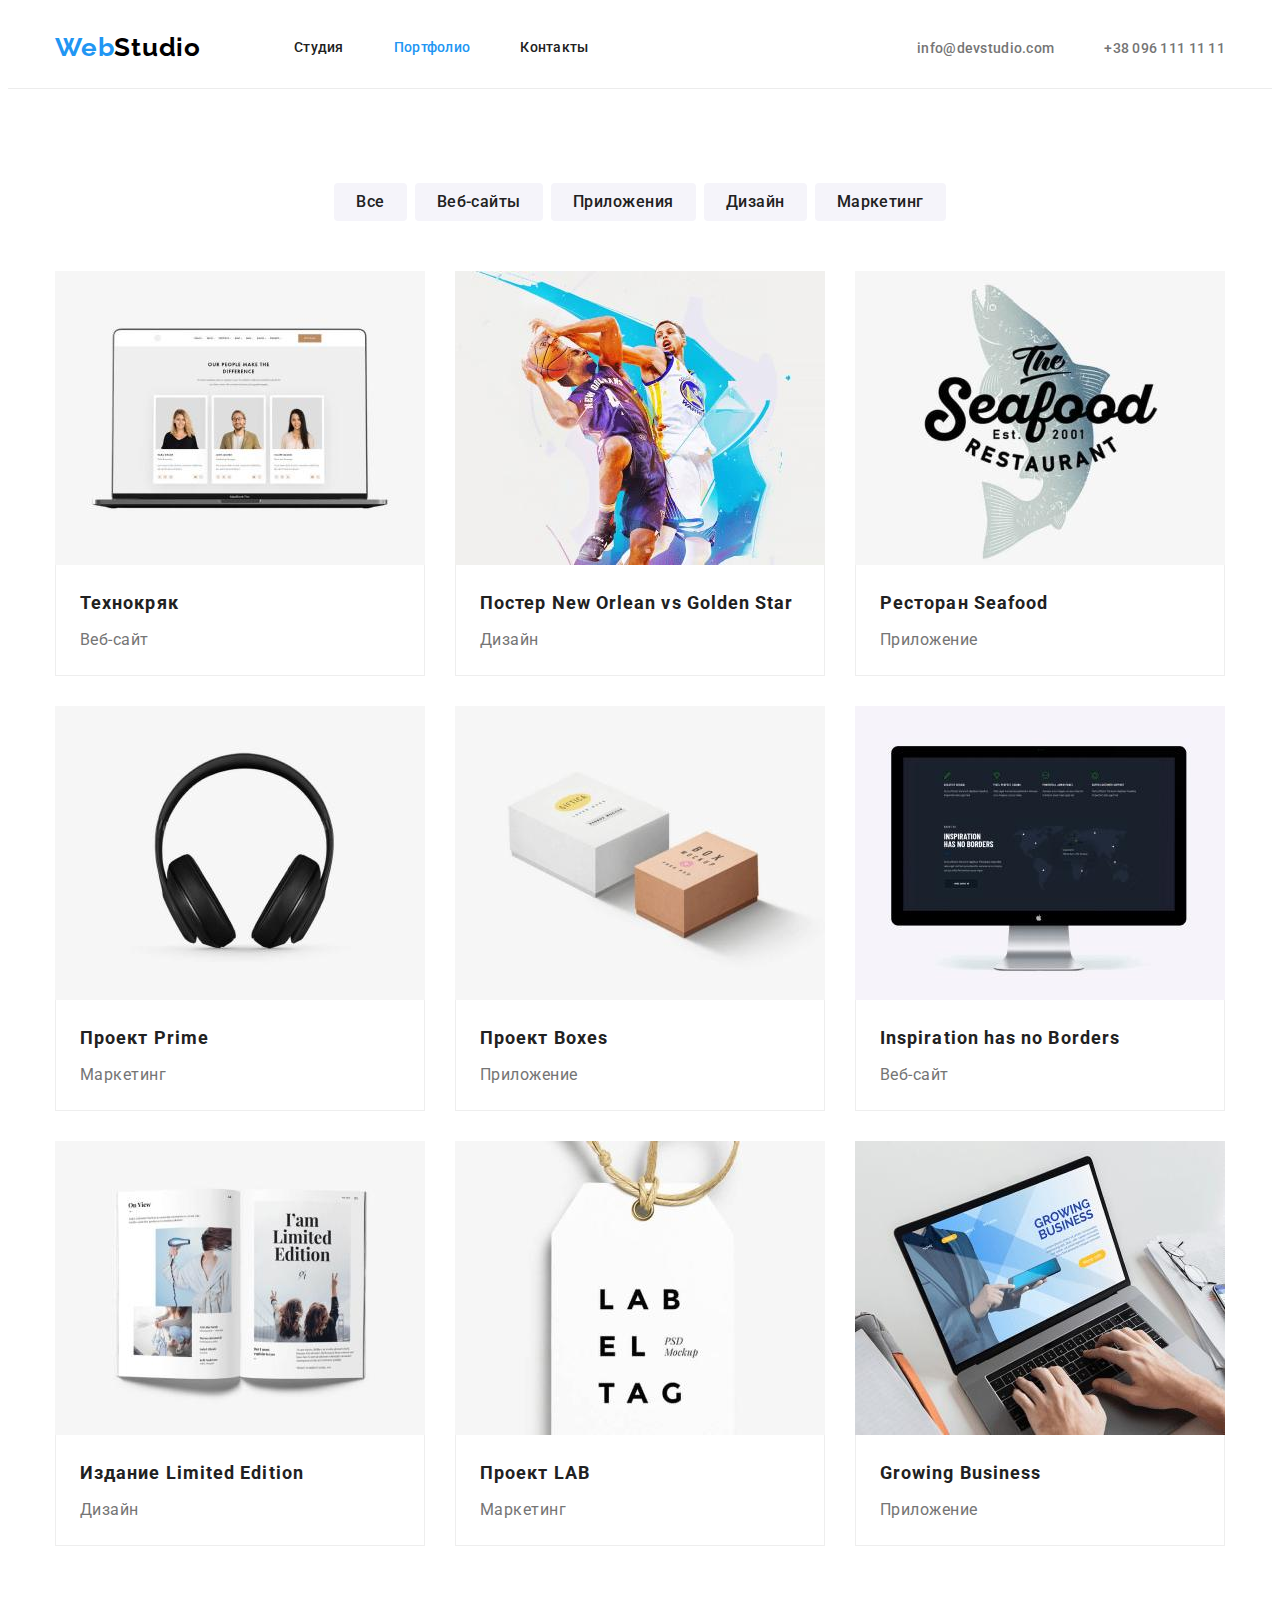
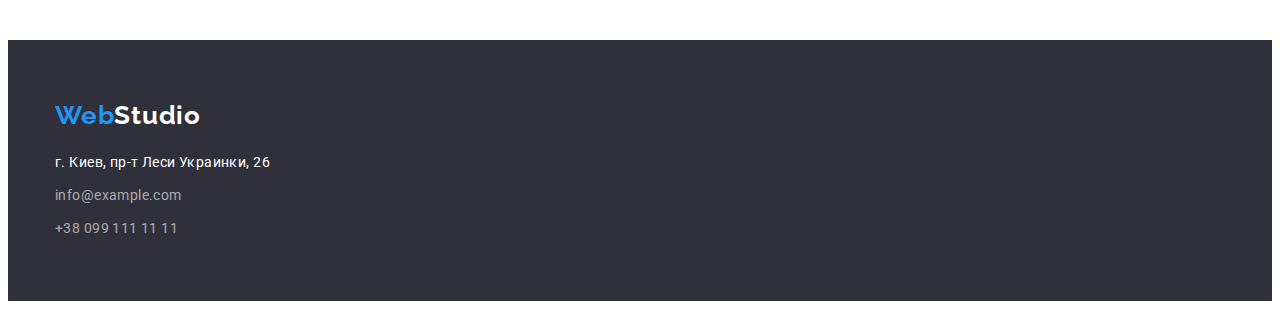
==== portfolio.html @ 94f9a228 "copy files from last homework" ====
<!DOCTYPE html>
<html lang="ru">
  <head>
    <meta charset="UTF-8" />
    <meta http-equiv="X-UA-Compatible" content="IE=edge" />
    <meta name="viewport" content="width=device-width, initial-scale=1.0" />
    <title>Портфолио</title>
    <link
      rel="stylesheet"
      href="https://cdnjs.cloudflare.com/ajax/libs/modern-normalize/1.1.0/modern-normalize.min.css"
      integrity="sha512-wpPYUAdjBVSE4KJnH1VR1HeZfpl1ub8YT/NKx4PuQ5NmX2tKuGu6U/JRp5y+Y8XG2tV+wKQpNHVUX03MfMFn9Q=="
      crossorigin="anonymous"
      referrerpolicy="no-referrer"
    />
    <link rel="preconnect" href="https://fonts.googleapis.com" />
    <link rel="preconnect" href="https://fonts.gstatic.com" crossorigin />
    <link
      href="https://fonts.googleapis.com/css2?family=Raleway:wght@700&family=Roboto:wght@400;500;700;900&display=swap"
      rel="stylesheet"
    />
    <link rel="stylesheet" href="./css/global.css" />
    <link rel="stylesheet" href="./css/styles.css" />
  </head>
  <body>
    <header class="header">
      <div class="container header-container">
        <nav class="nav">
          <a href="./index.html" class="logo link header-logo"
            >Web<span class="logo-dark">Studio</span></a
          >
          <ul class="nav-list list">
            <li class="nav-item">
              <a href="./index.html" class="nav-link link">Студия</a>
            </li>
            <li class="nav-item">
              <a href="./portfolio.html" class="nav-link current-link link"
                >Портфолио</a
              >
            </li>
            <li class="nav-item">
              <a href="" class="nav-link link">Контакты</a>
            </li>
          </ul>
        </nav>
        <ul class="contacts-list list">
          <li class="contacts-item">
            <a href="mailto:info@devstudio.com" class="contacts-link link"
              >info@devstudio.com</a
            >
          </li>
          <li class="contacts-item">
            <a href="tel:+380961111111" class="contacts-link link"
              >+38 096 111 11 11</a
            >
          </li>
        </ul>
      </div>
    </header>
    <main>
      <section class="works">
        <div class="container">
          <h1 class="visually-hidden">Our works</h1>
          <ul class="filter-list list">
            <li class="filter-item">
              <button type="button" class="filter-btn pointer">Все</button>
            </li>
            <li class="filter-item">
              <button type="button" class="filter-btn pointer">
                Веб-сайты
              </button>
            </li>
            <li class="filter-item">
              <button type="button" class="filter-btn pointer">
                Приложения
              </button>
            </li>
            <li class="filter-item">
              <button type="button" class="filter-btn pointer">Дизайн</button>
            </li>
            <li class="filter-item">
              <button type="button" class="filter-btn pointer">
                Маркетинг
              </button>
            </li>
          </ul>
          <ul class="works-list list">
            <li class="works-item">
              <a href="" class="works-link link"
                ><img
                  src="./img/our-works-1.jpg"
                  alt="веб-сайт технокряк"
                  width="370"
                  height="294"
                />
                <div class="works-item-description">
                  <h2 class="works-title">Технокряк</h2>
                  <p class="works-text">Веб-сайт</p>
                </div></a
              >
            </li>
            <li class="works-item">
              <a href="" class="works-link link"
                ><img
                  src="./img/our-works-2.jpg"
                  alt="постер с баскетболистами "
                  width="370"
                  height="294"
                />
                <div class="works-item-description">
                  <h2 class="works-title">
                    Постер <span lang="en">New Orlean vs Golden Star</span>
                  </h2>
                  <p class="works-text">Дизайн</p>
                </div></a
              >
            </li>
            <li class="works-item">
              <a href="" class="works-link link"
                ><img
                  src="./img/our-works-3.jpg"
                  alt="эмблема рыбного ресторана"
                  width="370"
                  height="294"
                />
                <div class="works-item-description">
                  <h2 class="works-title">
                    Ресторан <span lang="en">Seafood</span>
                  </h2>
                  <p class="works-text">Приложение</p>
                </div></a
              >
            </li>
            <li class="works-item">
              <a href="" class="works-link link"
                ><img
                  src="./img/our-works-4.jpg"
                  alt="наушники"
                  width="370"
                  height="294"
                />
                <div class="works-item-description">
                  <h2 class="works-title">
                    Проект <span lang="en">Prime</span>
                  </h2>
                  <p class="works-text">Маркетинг</p>
                </div></a
              >
            </li>
            <li class="works-item">
              <a href="" class="works-link link"
                ><img
                  src="./img/our-works-5.jpg"
                  alt="коробки"
                  width="370"
                  height="294"
                />
                <div class="works-item-description">
                  <h2 class="works-title">
                    Проект <span lang="en">Boxes</span>
                  </h2>
                  <p class="works-text">Приложение</p>
                </div></a
              >
            </li>
            <li class="works-item">
              <a href="" class="works-link link"
                ><img
                  src="./img/our-works-6.jpg"
                  alt="экран компьютера"
                  width="370"
                  height="294"
                />
                <div class="works-item-description">
                  <h2 lang="en" class="works-title">
                    Inspiration has no Borders
                  </h2>
                  <p class="works-text">Веб-сайт</p>
                </div></a
              >
            </li>
            <li class="works-item">
              <a href="" class="works-link link"
                ><img
                  src="./img/our-works-7.jpg"
                  alt="открытая книга"
                  width="370"
                  height="294"
                />
                <div class="works-item-description">
                  <h2 class="works-title">
                    Издание <span lang="en">Limited Edition</span>
                  </h2>
                  <p class="works-text">Дизайн</p>
                </div></a
              >
            </li>
            <li class="works-item">
              <a href="" class="works-link link"
                ><img
                  src="./img/our-works-8.jpg"
                  alt="бирка"
                  width="370"
                  height="294"
                />
                <div class="works-item-description">
                  <h2 class="works-title">Проект <span lang="en">LAB</span></h2>
                  <p class="works-text">Маркетинг</p>
                </div></a
              >
            </li>
            <li class="works-item">
              <a href="" class="works-link link"
                ><img
                  src="./img/our-works-9.jpg"
                  alt="человек печатает на компьютере"
                  width="370"
                  height="294"
                />
                <div class="works-item-description">
                  <h2 lang="en" class="works-title">Growing Business</h2>
                  <p class="works-text">Приложение</p>
                </div>
              </a>
            </li>
          </ul>
        </div>
      </section>
    </main>
    <footer class="footer">
      <div class="container">
        <a href="./index.html" class="logo footer-logo link"
          >Web<span class="logo-light">Studio</span></a
        >
        <address class="footer-address">
          <ul class="address-list list">
            <li class="address-item">
              <a
                href="https://goo.gl/maps/Y2jGbLonfC9cpmkF8"
                target="_blank"
                rel="noreferrer noopener"
                class="address-location link"
                >г. Киев, пр-т Леси Украинки, 26</a
              >
            </li>
            <li class="address-item">
              <a href="mailto:info@example.com" class="address-contacts link"
                >info@example.com</a
              >
            </li>
            <li class="address-item">
              <a href="tel:+380991111111" class="address-contacts link"
                >+38 099 111 11 11</a
              >
            </li>
          </ul>
        </address>
      </div>
    </footer>
  </body>
</html>
---- css/global.css ----
html {
  box-sizing: border-box;
  scroll-behavior: smooth;
}

*,
*::after,
*::before {
  box-sizing: inherit;
}

h1,
h2,
h3,
h4,
h5,
h6,
p {
  margin: 0;
}

img {
  display: block;
  max-width: 100%;
  height: auto;
}

address {
  font-style: normal;
  /* or */
  font-style: inherit;
}

button {
  padding: 0;
  border: none;
  font: inherit;
  color: inherit;
  background-color: transparent;
  cursor: pointer;
}

.list {
  list-style: none;
  padding-left: 0;
  margin: 0;
}

.link {
  text-decoration: none;
  color: inherit;
}
---- css/styles.css ----
:root {
  --first-title-color: #ffffff;
  --second-title-color: #212121;
  --first-text-color: #757575;
  --second-text-color: #ffffff;
  --third-text-color: #212121;
  --accent-color: #2196f3;
  --contacts-color: rgba(255, 255, 255, 0.6);
  --additional-color: #000000;
  --button-hover-color: #188ce8;
  --filter-button-background-color: #f5f4fa;
  --line-color: #ececec;
  --cards-border-color: #eeeeee;
  --first-background-color: #ffffff;
  --second-background-color: #2f303a;
  --third-background-color: #f5f4fa;
}

body {
  font-family: 'Roboto', sans-serif;
  color: var(--first-text-color);
}

.container {
  width: 1200px;
  padding-left: 15px;
  padding-right: 15px;
  margin: 0 auto;
}

.visually-hidden {
  position: absolute;
  white-space: nowrap;
  width: 1px;
  height: 1px;
  overflow: hidden;
  border: 0;
  padding: 0;
  clip: rect(0 0 0 0);
  clip-path: inset(50%);
  margin: -1px;
}

.link {
  text-decoration: none;
}

.list {
  list-style: none;
}

.logo {
  font-family: 'Raleway', sans-serif;
  font-weight: 700;
  font-size: 26px;
  line-height: 1.2;
  letter-spacing: 0.03em;
  color: var(--accent-color);
}

.logo-dark {
  color: var(--additional-color);
}

.logo-light {
  color: var(--second-text-color);
}

.section {
  padding-top: 94px;
  padding-bottom: 94px;
}

.section-title {
  font-weight: 700;
  font-size: 36px;
  line-height: 1.17;
  text-align: center;
  letter-spacing: 0.03em;
  color: var(--second-title-color);
  margin-bottom: 50px;
}

/*------HEADER------ */

.header {
  border-bottom: 1px solid var(--line-color);
}

.header-container {
  display: flex;
  align-items: center;
}

.nav {
  display: flex;
  align-items: center;
}

.header-logo {
  margin-right: 93px;
}

.nav-list {
  display: flex;
}

.nav-item:not(:last-child),
.contacts-item:not(:last-child) {
  margin-right: 50px;
}

.nav-link,
.contacts-link {
  font-weight: 500;
  font-size: 14px;
  line-height: 1.14;
  letter-spacing: 0.02em;
}

.nav-link {
  color: var(--third-text-color);
  padding-top: 32px;
  padding-bottom: 32px;
  display: block;
}

.contacts-list {
  display: flex;
  margin-left: auto;
}

.contacts-link {
  padding-top: 32px;
  padding-bottom: 32px;
}

.nav-link:hover,
.nav-link:focus,
.contacts-link:hover,
.contacts-link:focus {
  color: var(--accent-color);
}

.current-link {
  color: var(--accent-color);
}

/*------HERO------*/

.hero {
  background-color: var(--second-background-color);
  padding-top: 200px;
  padding-bottom: 200px;
  text-align: center;
}

.hero-text {
  width: 696px;
  margin-left: auto;
  margin-right: auto;
}

.hero-title {
  font-weight: 900;
  font-size: 44px;
  line-height: 1.36;
  letter-spacing: 0.06em;
  text-transform: uppercase;
  color: var(--first-title-color);
  margin-bottom: 30px;
}

.hero-btn {
  font-weight: 700;
  font-size: 16px;
  line-height: 1.87;
  text-align: center;
  letter-spacing: 0.06em;
  color: var(--second-text-color);
  background-color: var(--accent-color);
  border: transparent;
  border-radius: 4px;
  box-shadow: 0px 4px 4px rgba(0, 0, 0, 0.15);
  padding: 10px 32px;
  min-width: 200px;
}

.hero-btn:hover,
.hero-btn:focus {
  background-color: var(--button-hover-color);
}

/*------FEATURES------*/

.features {
  padding-bottom: 0;
}

.features-list {
  display: flex;
}

.features-item {
  width: 270px;
}

.features-item:not(:last-child) {
  margin-right: 30px;
}

.features-title {
  font-weight: 700;
  font-size: 14px;
  line-height: 1.14;
  letter-spacing: 0.03em;
  text-transform: uppercase;
  color: var(--second-title-color);
  margin-bottom: 10px;
}

.features-text {
  font-size: 14px;
  line-height: 1.71;
  letter-spacing: 0.03em;
}

/*------OCCUPATION------*/

.occupation-list {
  display: flex;
}

.occupation-item {
  width: 370px;
}

.occupation-item:not(:last-child) {
  margin-right: 30px;
}

/*------TEAM------*/

.team {
  background-color: var(--third-background-color);
}

.team-list {
  display: flex;
}

.team-item {
  min-width: 270px;
  box-shadow: 0px 1px 3px rgba(0, 0, 0, 0.12), 0px 1px 1px rgba(0, 0, 0, 0.14),
    0px 2px 1px rgba(0, 0, 0, 0.2);
  border-radius: 0px 0px 4px 4px;
  background-color: var(--first-background-color);
}

.team-item:not(:last-child) {
  margin-right: 30px;
}

.team-item-description {
  padding-top: 30px;
  padding-bottom: 30px;
}

.team-item-title {
  font-weight: 500;
  font-size: 16px;
  line-height: 1.19;
  text-align: center;
  letter-spacing: 0.03em;
  color: var(--second-title-color);
  margin-bottom: 10px;
}

.team-item-text {
  font-size: 16px;
  line-height: 1.19;
  text-align: center;
  letter-spacing: 0.03em;
}

/*------FOOTER------*/
.footer {
  background-color: var(--second-background-color);
  padding-top: 60px;
  padding-bottom: 60px;
}

.footer-logo {
  display: block;
  margin-bottom: 20px;
}

.address-item:not(:last-child) {
  margin-bottom: 9px;
}

.address-location,
.address-contacts {
  font-style: normal;
  font-size: 14px;
  line-height: 1.71;
  letter-spacing: 0.03em;
}

.address-location {
  color: var(--second-text-color);
}

.address-contacts {
  color: var(--contacts-color);
}

/*PORTFOLIO*/

/*------WORKS------*/

.works {
  padding-top: 94px;
  padding-bottom: 94px;
}

.filter-list {
  display: flex;
  margin-bottom: 50px;
  justify-content: center;
}

.filter-item:not(:last-child) {
  margin-right: 8px;
}

.filter-btn {
  display: block;
  font-weight: 500;
  font-size: 16px;
  line-height: 1.62;
  text-align: center;
  letter-spacing: 0.03em;
  color: var(--third-text-color);
  background-color: var(--filter-button-background-color);
  border: transparent;
  border-radius: 4px;
  padding: 6px 22px;
}

.filter-btn:hover,
.filter-btn:focus {
  color: var(--second-text-color);
  background-color: var(--accent-color);
  box-shadow: 0px 3px 1px rgba(0, 0, 0, 0.1), 0px 1px 2px rgba(0, 0, 0, 0.08),
    0px 2px 2px rgba(0, 0, 0, 0.12);
}

.works-list {
  display: flex;
  flex-wrap: wrap;
  margin-top: -30px;
  margin-left: -30px;
}

.works-item {
  width: 370px;
  margin-top: 30px;
  margin-left: 30px;
  flex-basis: calc((100% - 3 * 30px) / 3);
}

.works-link {
  color: inherit;
}

.works-item-description {
  padding: 20px 24px;
  border: 1px solid var(--cards-border-color);
  border-top: none;
}

.works-title {
  font-weight: 700;
  font-size: 18px;
  line-height: 2;
  letter-spacing: 0.06em;
  color: var(--second-title-color);
  margin-bottom: 4px;
}

.works-text {
  font-size: 16px;
  line-height: 1.87;
  letter-spacing: 0.03em;
}
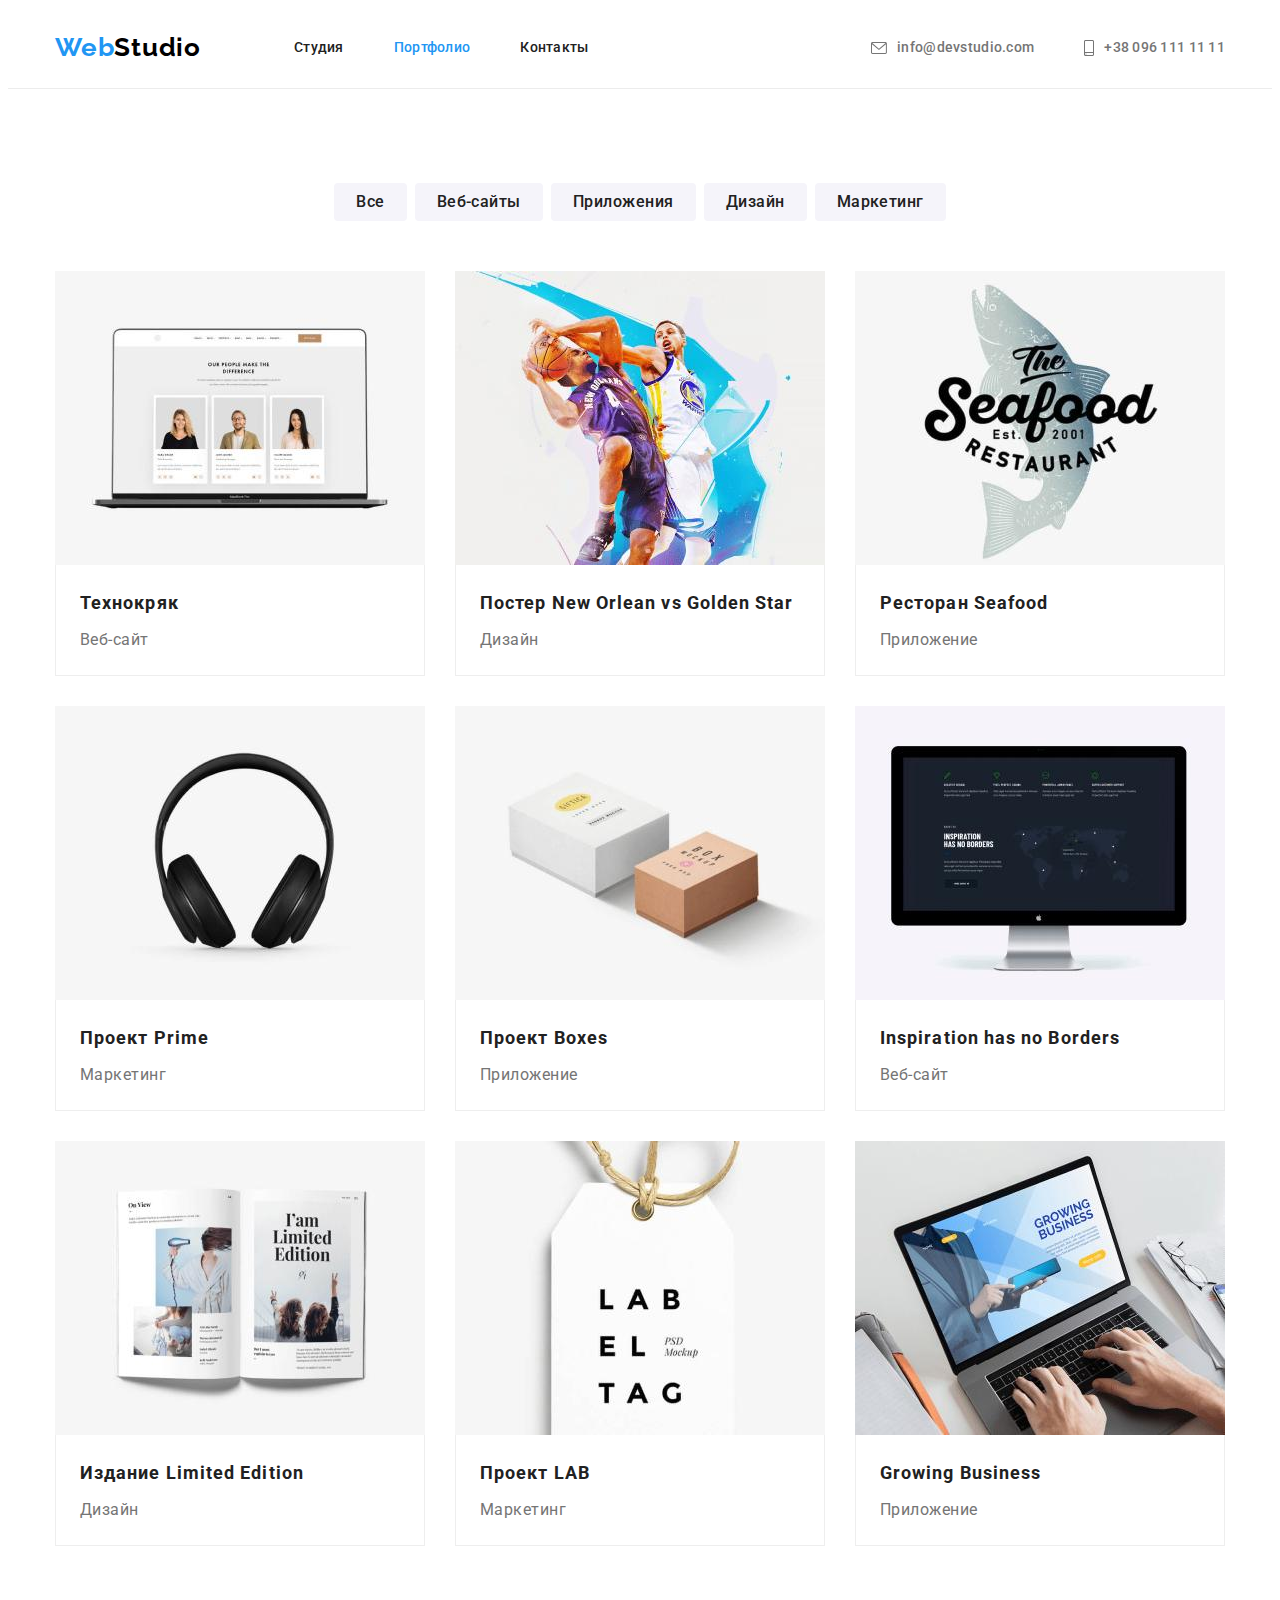
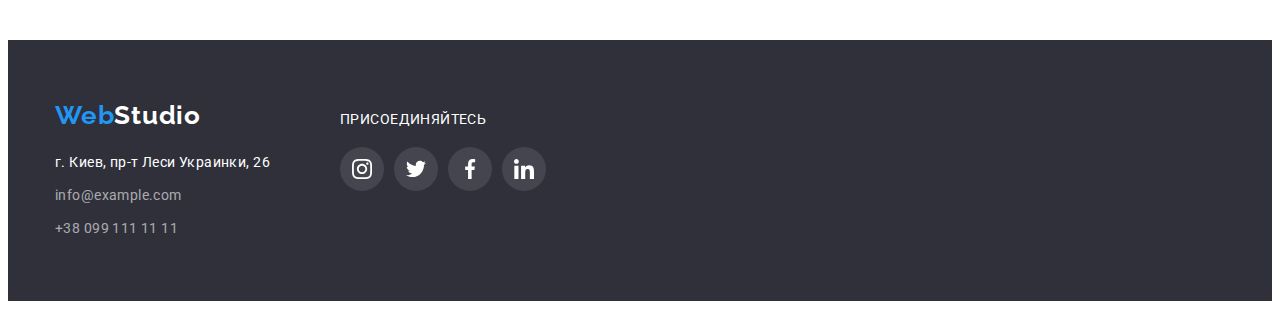
==== commit 249c512b: "copy header, footer to portfolio and edit header" ====
--- a/portfolio.html
+++ b/portfolio.html
@@ -44,14 +44,20 @@
         </nav>
         <ul class="contacts-list list">
           <li class="contacts-item">
-            <a href="mailto:info@devstudio.com" class="contacts-link link"
-              >info@devstudio.com</a
-            >
+            <a href="mailto:info@devstudio.com" class="contacts-link link">
+              <svg class="icon-mail">
+                <use href="./img/icon.svg#icon-envelope"></use>
+              </svg>
+              info@devstudio.com
+            </a>
           </li>
           <li class="contacts-item">
-            <a href="tel:+380961111111" class="contacts-link link"
-              >+38 096 111 11 11</a
-            >
+            <a href="tel:+380961111111" class="contacts-link link">
+              <svg class="icon-phone">
+                <use href="./img/icon.svg#icon-phone"></use>
+              </svg>
+              +38 096 111 11 11
+            </a>
           </li>
         </ul>
       </div>
@@ -227,33 +233,88 @@
       </section>
     </main>
     <footer class="footer">
-      <div class="container">
-        <a href="./index.html" class="logo footer-logo link"
-          >Web<span class="logo-light">Studio</span></a
-        >
-        <address class="footer-address">
-          <ul class="address-list list">
-            <li class="address-item">
+      <div class="container footer-container">
+        <div class="footer-left">
+          <a href="./index.html" class="logo footer-logo link"
+            >Web<span class="logo-light">Studio</span></a
+          >
+          <address class="footer-address">
+            <ul class="address-list list">
+              <li class="address-item">
+                <a
+                  href="https://goo.gl/maps/Y2jGbLonfC9cpmkF8"
+                  target="_blank"
+                  rel="noreferrer noopener"
+                  class="address-location link"
+                  >г. Киев, пр-т Леси Украинки, 26</a
+                >
+              </li>
+              <li class="address-item">
+                <a href="mailto:info@example.com" class="address-contacts link"
+                  >info@example.com</a
+                >
+              </li>
+              <li class="address-item">
+                <a href="tel:+380991111111" class="address-contacts link"
+                  >+38 099 111 11 11</a
+                >
+              </li>
+            </ul>
+          </address>
+        </div>
+        <div class="footer-right">
+          <p class="footer-text">присоединяйтесь</p>
+          <ul class="social-list list">
+            <li class="social-item">
               <a
-                href="https://goo.gl/maps/Y2jGbLonfC9cpmkF8"
+                href=""
                 target="_blank"
                 rel="noreferrer noopener"
-                class="address-location link"
-                >г. Киев, пр-т Леси Украинки, 26</a
-              >
-            </li>
-            <li class="address-item">
-              <a href="mailto:info@example.com" class="address-contacts link"
-                >info@example.com</a
-              >
-            </li>
-            <li class="address-item">
-              <a href="tel:+380991111111" class="address-contacts link"
-                >+38 099 111 11 11</a
-              >
+                class="social-link footer-social-link link"
+              >
+                <svg class="social-icon footer-social-icon">
+                  <use href="./img/icon.svg#icon-instagram"></use>
+                </svg>
+              </a>
+            </li>
+            <li class="social-item">
+              <a
+                href=""
+                target="_blank"
+                rel="noreferrer noopener"
+                class="social-link footer-social-link link"
+              >
+                <svg class="social-icon footer-social-icon">
+                  <use href="./img/icon.svg#icon-twitter"></use>
+                </svg>
+              </a>
+            </li>
+            <li class="social-item">
+              <a
+                href=""
+                target="_blank"
+                rel="noreferrer noopener"
+                class="social-link footer-social-link link"
+              >
+                <svg class="social-icon footer-social-icon">
+                  <use href="./img/icon.svg#icon-facebook"></use>
+                </svg>
+              </a>
+            </li>
+            <li class="social-item">
+              <a
+                href=""
+                target="_blank"
+                rel="noreferrer noopener"
+                class="social-link footer-social-link link"
+              >
+                <svg class="social-icon footer-social-icon">
+                  <use href="./img/icon.svg#icon-linkedin"></use>
+                </svg>
+              </a>
             </li>
           </ul>
-        </address>
+        </div>
       </div>
     </footer>
   </body>
--- a/css/styles.css
+++ b/css/styles.css
@@ -14,6 +14,9 @@
   --first-background-color: #ffffff;
   --second-background-color: #2f303a;
   --third-background-color: #f5f4fa;
+  --first-icon-color: #afb1b8;
+  --second-icon-color: #ffffff;
+  --icon-background-color: rgba(255, 255, 255, 0.1);
 }
 
 body {
@@ -81,6 +84,39 @@
   margin-bottom: 50px;
 }
 
+.social-list {
+  display: flex;
+}
+
+.social-item {
+  width: 44px;
+  height: 44px;
+}
+
+.social-item:not(:last-child) {
+  margin-right: 10px;
+}
+
+.social-link {
+  width: 100%;
+  height: 100%;
+  border-radius: 50%;
+  display: flex;
+  align-items: center;
+  justify-content: center;
+}
+
+.social-link:hover,
+.social-link:focus {
+  background-color: var(--accent-color);
+  color: var(--second-icon-color);
+}
+
+.social-icon {
+  width: 20px;
+  height: 20px;
+}
+
 /*------HEADER------ */
 
 .header {
@@ -102,6 +138,10 @@
 }
 
 .nav-list {
+  display: flex;
+}
+
+.nav-item {
   display: flex;
 }
 
@@ -116,13 +156,12 @@
   font-size: 14px;
   line-height: 1.14;
   letter-spacing: 0.02em;
+  padding-top: 32px;
+  padding-bottom: 32px;
 }
 
 .nav-link {
   color: var(--third-text-color);
-  padding-top: 32px;
-  padding-bottom: 32px;
-  display: block;
 }
 
 .contacts-list {
@@ -130,15 +169,33 @@
   margin-left: auto;
 }
 
+.contacts-item:hover {
+  color: var(--accent-color);
+}
+
 .contacts-link {
-  padding-top: 32px;
-  padding-bottom: 32px;
+  display: flex;
+  align-items: center;
+}
+
+.icon-mail,
+.icon-phone {
+  margin-right: 10px;
+  fill: currentColor;
+}
+
+.icon-mail {
+  width: 16px;
+  height: 12px;
+}
+
+.icon-phone {
+  width: 10px;
+  height: 16px;
 }
 
 .nav-link:hover,
-.nav-link:focus,
-.contacts-link:hover,
-.contacts-link:focus {
+.nav-link:focus {
   color: var(--accent-color);
 }
 
@@ -150,6 +207,15 @@
 
 .hero {
   background-color: var(--second-background-color);
+  background-image: linear-gradient(
+      rgba(47, 48, 58, 0.4),
+      rgba(47, 48, 58, 0.4)
+    ),
+    url(../img/hero-bg.jpg);
+  background-repeat: no-repeat;
+  background-size: cover;
+  background-position: center;
+  max-width: 1600px;
   padding-top: 200px;
   padding-bottom: 200px;
   text-align: center;
@@ -209,6 +275,20 @@
   margin-right: 30px;
 }
 
+.features-bg-icon {
+  width: 270px;
+  height: 120px;
+  background-color: var(--third-background-color);
+  margin-bottom: 30px;
+  border-radius: 4px;
+  padding: 25px 100px;
+}
+
+.features-icon {
+  width: 70px;
+  height: 70px;
+}
+
 .features-title {
   font-weight: 700;
   font-size: 14px;
@@ -266,6 +346,19 @@
   padding-bottom: 30px;
 }
 
+.team-social-list {
+  justify-content: center;
+}
+
+.team-social-link {
+  background-color: var(--first-background-color);
+  color: var(--first-icon-color);
+}
+
+.team-social-icon {
+  fill: currentColor;
+}
+
 .team-item-title {
   font-weight: 500;
   font-size: 16px;
@@ -281,6 +374,42 @@
   line-height: 1.19;
   text-align: center;
   letter-spacing: 0.03em;
+  margin-bottom: 16px;
+}
+
+/*------CLIENTS------*/
+
+.clients-list {
+  display: flex;
+}
+
+.clients-item {
+  width: 170px;
+  height: 92px;
+}
+
+.clients-item:not(:last-child) {
+  margin-right: 30px;
+}
+
+.clients-link {
+  color: var(--first-icon-color);
+  padding: 16px 32px;
+  display: block;
+  border: 1px solid var(--first-icon-color);
+  border-radius: 4px;
+}
+
+.clients-icon {
+  width: 106px;
+  height: 60px;
+  fill: currentColor;
+}
+
+.clients-link:hover,
+.clients-link:focus {
+  color: var(--accent-color);
+  border-color: var(--accent-color);
 }
 
 /*------FOOTER------*/
@@ -290,6 +419,15 @@
   padding-bottom: 60px;
 }
 
+.footer-container {
+  display: flex;
+  align-items: baseline;
+}
+
+.footer-left {
+  margin-right: 70px;
+}
+
 .footer-logo {
   display: block;
   margin-bottom: 20px;
@@ -313,6 +451,26 @@
 
 .address-contacts {
   color: var(--contacts-color);
+}
+
+.footer-text {
+  font-weight: 700px;
+  font-size: 14px;
+  line-height: 1.15;
+  letter-spacing: 0.03em;
+  text-transform: uppercase;
+  color: var(--second-text-color);
+
+  margin-bottom: 20px;
+}
+
+.footer-social-link {
+  color: var(--second-icon-color);
+  background-color: var(--icon-background-color);
+}
+
+.footer-social-icon {
+  fill: currentColor;
 }
 
 /*PORTFOLIO*/
